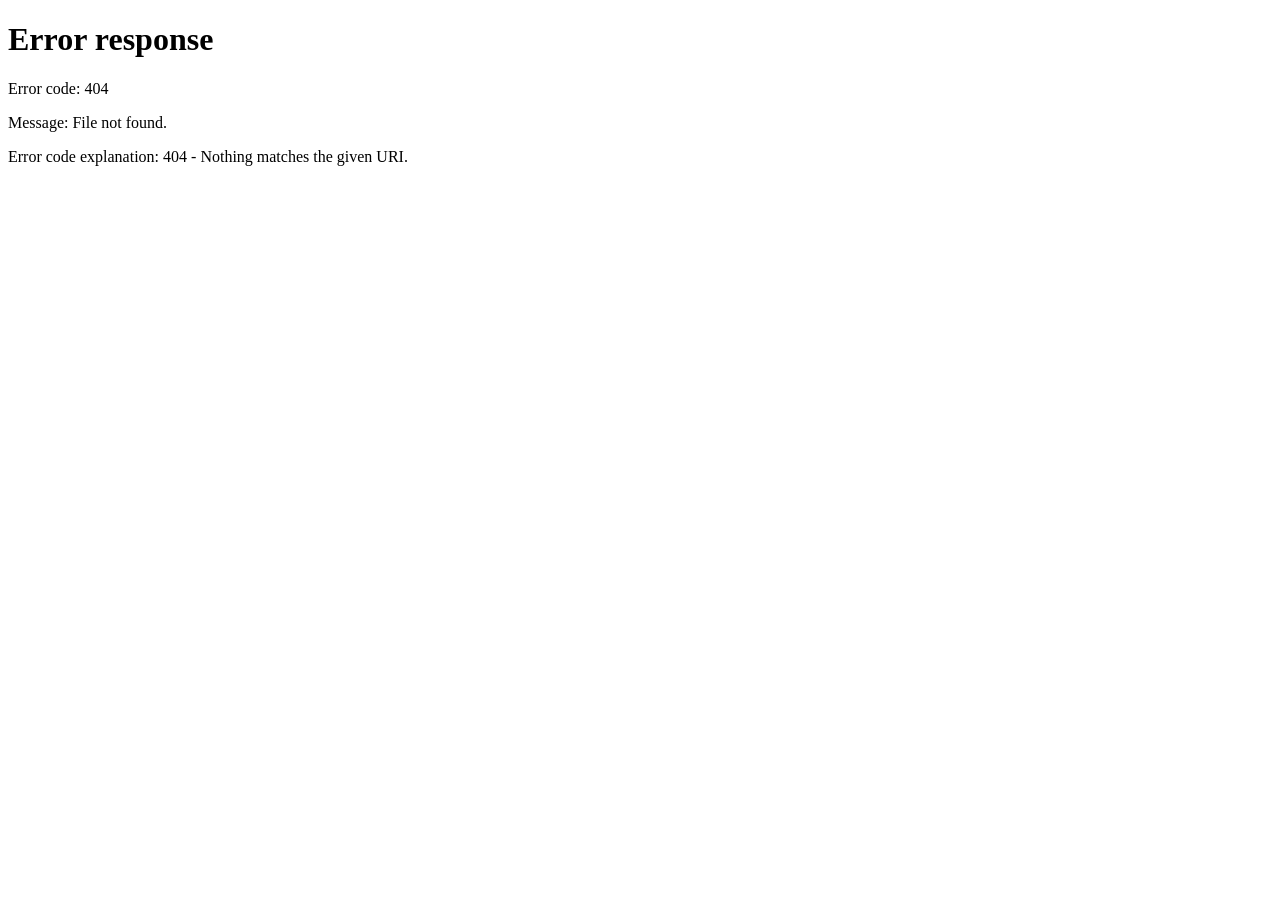
==== index.html @ 0a98d805 "Add files via upload" ====
<!DOCTYPE html>
<html lang="es">
<head>
  <meta charset="utf-8">
  <meta name="viewport" content="width=device-width, initial-scale=1">
  <title>Baby &amp; Bond</title>
  <link rel="icon" href="icon.png">
  <link rel="stylesheet" href="style.css">
  <script>
    var l = (navigator.language || "es").slice(0, 2);
    if (["es", "ca", "en", "fr"].indexOf(l) > -1) { location.replace(l + "/index.html"); }
  </script>
</head>
<body>
  <main class="choose">
    <img src="icon.png" alt="Baby &amp; Bond" style="width:120px;height:120px;border-radius:27px">
    <h1>Baby &amp; Bond</h1>
    <p><a href="es/index.html">Español</a><a href="ca/index.html">Català</a><a href="en/index.html">English</a><a href="fr/index.html">Français</a></p>
  </main>
</body>
</html>
---- style.css ----
:root { --accent: #b04a6f; --title: #8a3f5c; --text: #2b2024; --muted: #7a6a70; --bg: #fff6f0; --card: #f8e9e6; }
* { box-sizing: border-box; }
body { margin: 0; background: var(--bg); color: var(--text);
  font: 17px/1.6 -apple-system, BlinkMacSystemFont, "Helvetica Neue", Arial, sans-serif; }
header, main, footer { max-width: 720px; margin: 0 auto; padding: 0 24px; }
header { display: flex; align-items: center; gap: 12px; padding-top: 28px; padding-bottom: 12px; flex-wrap: wrap; }
header img { width: 44px; height: 44px; border-radius: 10px; }
header a.brand { font-weight: 600; font-size: 20px; color: var(--title); text-decoration: none; }
nav { margin-left: auto; display: flex; gap: 18px; align-items: center; flex-wrap: wrap; }
nav a { color: var(--muted); text-decoration: none; font-size: 15px; }
nav a:hover, nav a[aria-current] { color: var(--accent); }
nav .langs { display: flex; gap: 8px; padding-left: 14px; border-left: 1px solid #e6d3ce; }
nav .langs a { font-size: 13px; letter-spacing: .04em; }
main { padding-top: 24px; padding-bottom: 48px; }
h1 { font-size: 34px; line-height: 1.15; margin: 0 0 12px; color: var(--title); }
h2 { font-size: 22px; margin: 36px 0 8px; color: var(--title); }
h3 { font-size: 18px; margin: 28px 0 4px; }
p, li { color: #3a2e33; }
a { color: var(--accent); }
.hero { text-align: center; padding: 24px 0 8px; }
.hero img.icon { width: 120px; height: 120px; border-radius: 27px; box-shadow: 0 8px 24px rgba(0,0,0,.15); }
.hero p { color: var(--muted); font-size: 20px; }
.lead { font-size: 19px; }
.shots { display: flex; gap: 16px; justify-content: center; flex-wrap: wrap; margin: 32px 0; }
.shots img { width: 200px; max-width: 30%; min-width: 150px; border-radius: 24px; box-shadow: 0 12px 40px rgba(0,0,0,.15); }
.box { background: var(--card); border-radius: 18px; padding: 4px 20px 12px; margin: 28px 0; }
.note { color: var(--muted); font-size: 15px; }
footer { border-top: 1px solid #ecd9d3; padding-top: 20px; padding-bottom: 40px; color: var(--muted); font-size: 14px; display: flex; align-items: center; gap: 16px; flex-wrap: wrap; }
footer img { height: 28px; }
footer a { color: var(--muted); }
.updated { color: var(--muted); font-size: 14px; }
.choose { text-align: center; padding: 60px 0; }
.choose a { display: inline-block; margin: 8px; padding: 12px 22px; border-radius: 14px; background: var(--card); text-decoration: none; font-weight: 600; }
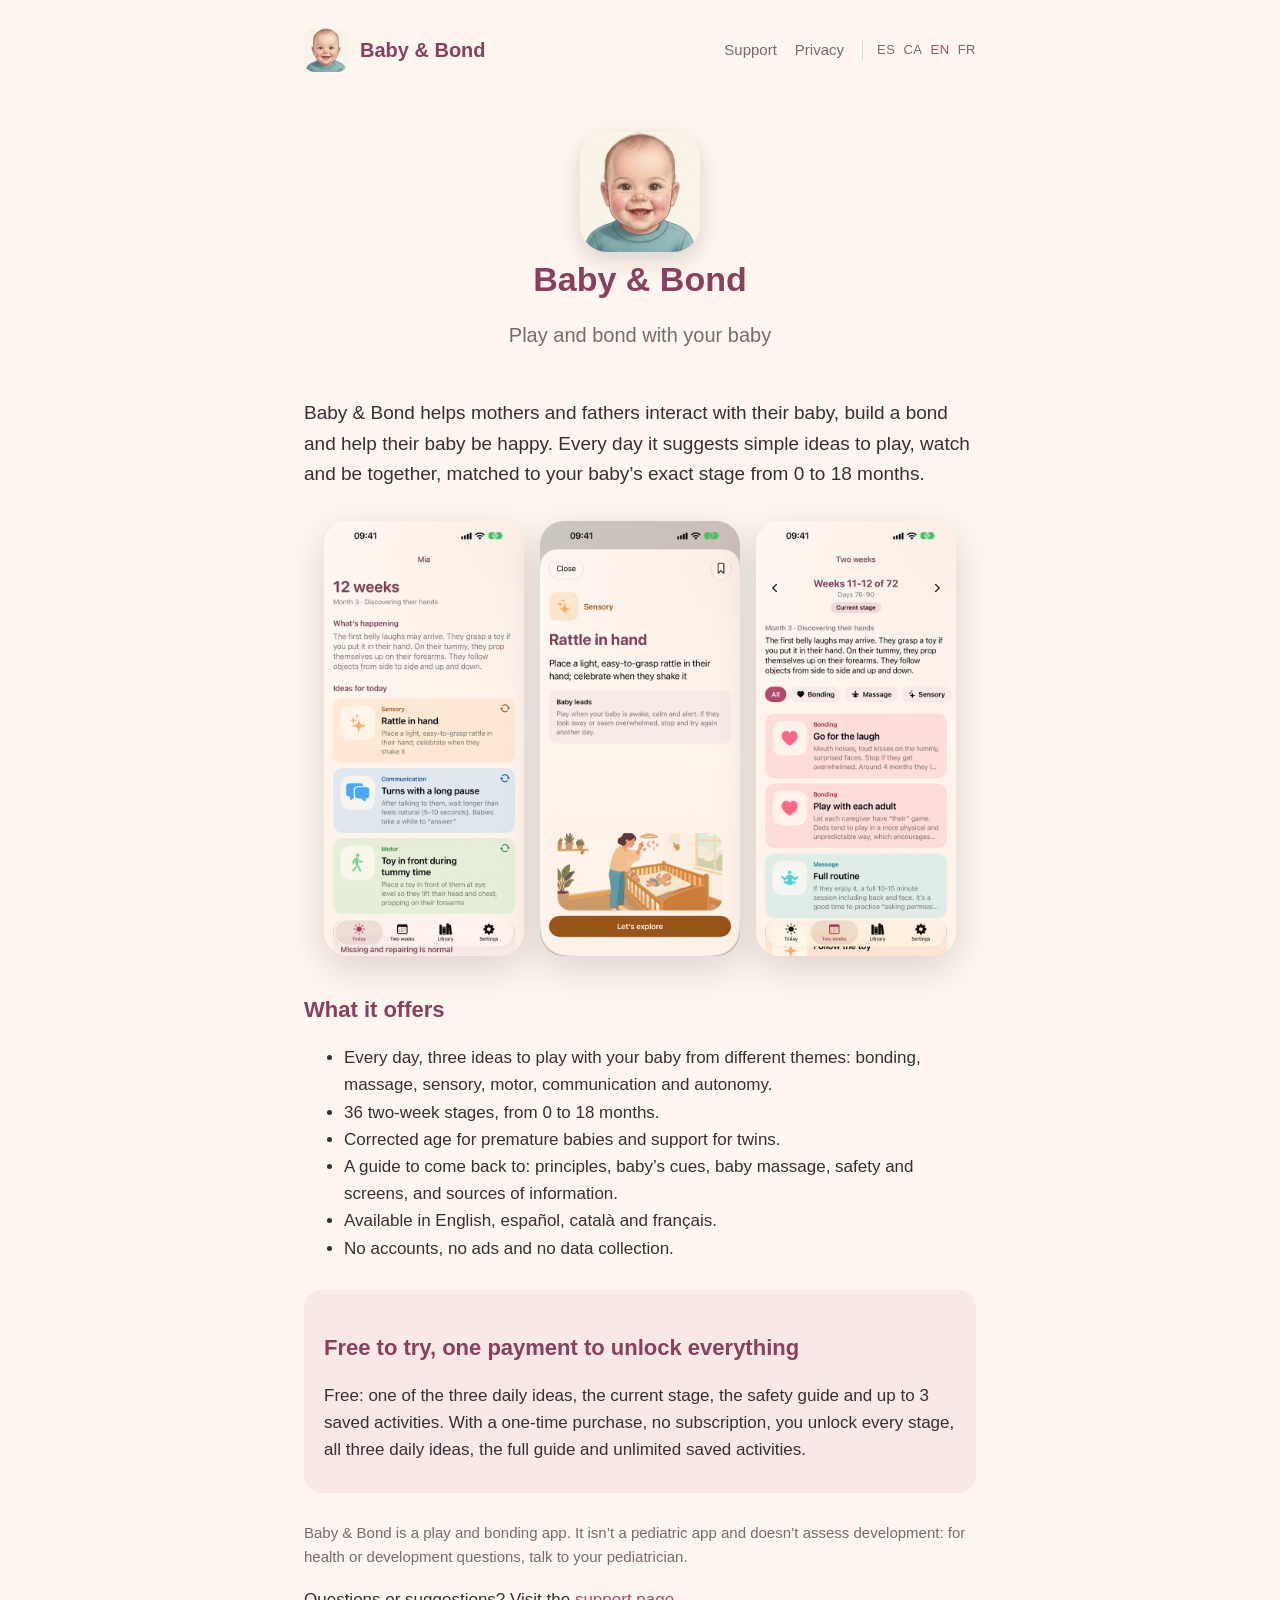
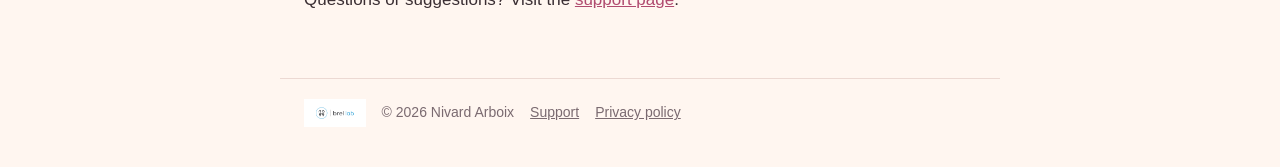
==== commit 9390817c: "Add files via upload" ====
--- a/index.html
+++ b/index.html
@@ -8,14 +8,14 @@
   <link rel="stylesheet" href="style.css">
   <script>
     var l = (navigator.language || "es").slice(0, 2);
-    if (["es", "ca", "en", "fr"].indexOf(l) > -1) { location.replace(l + "/index.html"); }
+    if (["es", "ca", "en", "fr"].indexOf(l) > -1) { location.replace(l + "-index.html"); }
   </script>
 </head>
 <body>
   <main class="choose">
     <img src="icon.png" alt="Baby &amp; Bond" style="width:120px;height:120px;border-radius:27px">
     <h1>Baby &amp; Bond</h1>
-    <p><a href="es/index.html">Español</a><a href="ca/index.html">Català</a><a href="en/index.html">English</a><a href="fr/index.html">Français</a></p>
+    <p><a href="es-index.html">Español</a><a href="ca-index.html">Català</a><a href="en-index.html">English</a><a href="fr-index.html">Français</a></p>
   </main>
 </body>
 </html>
